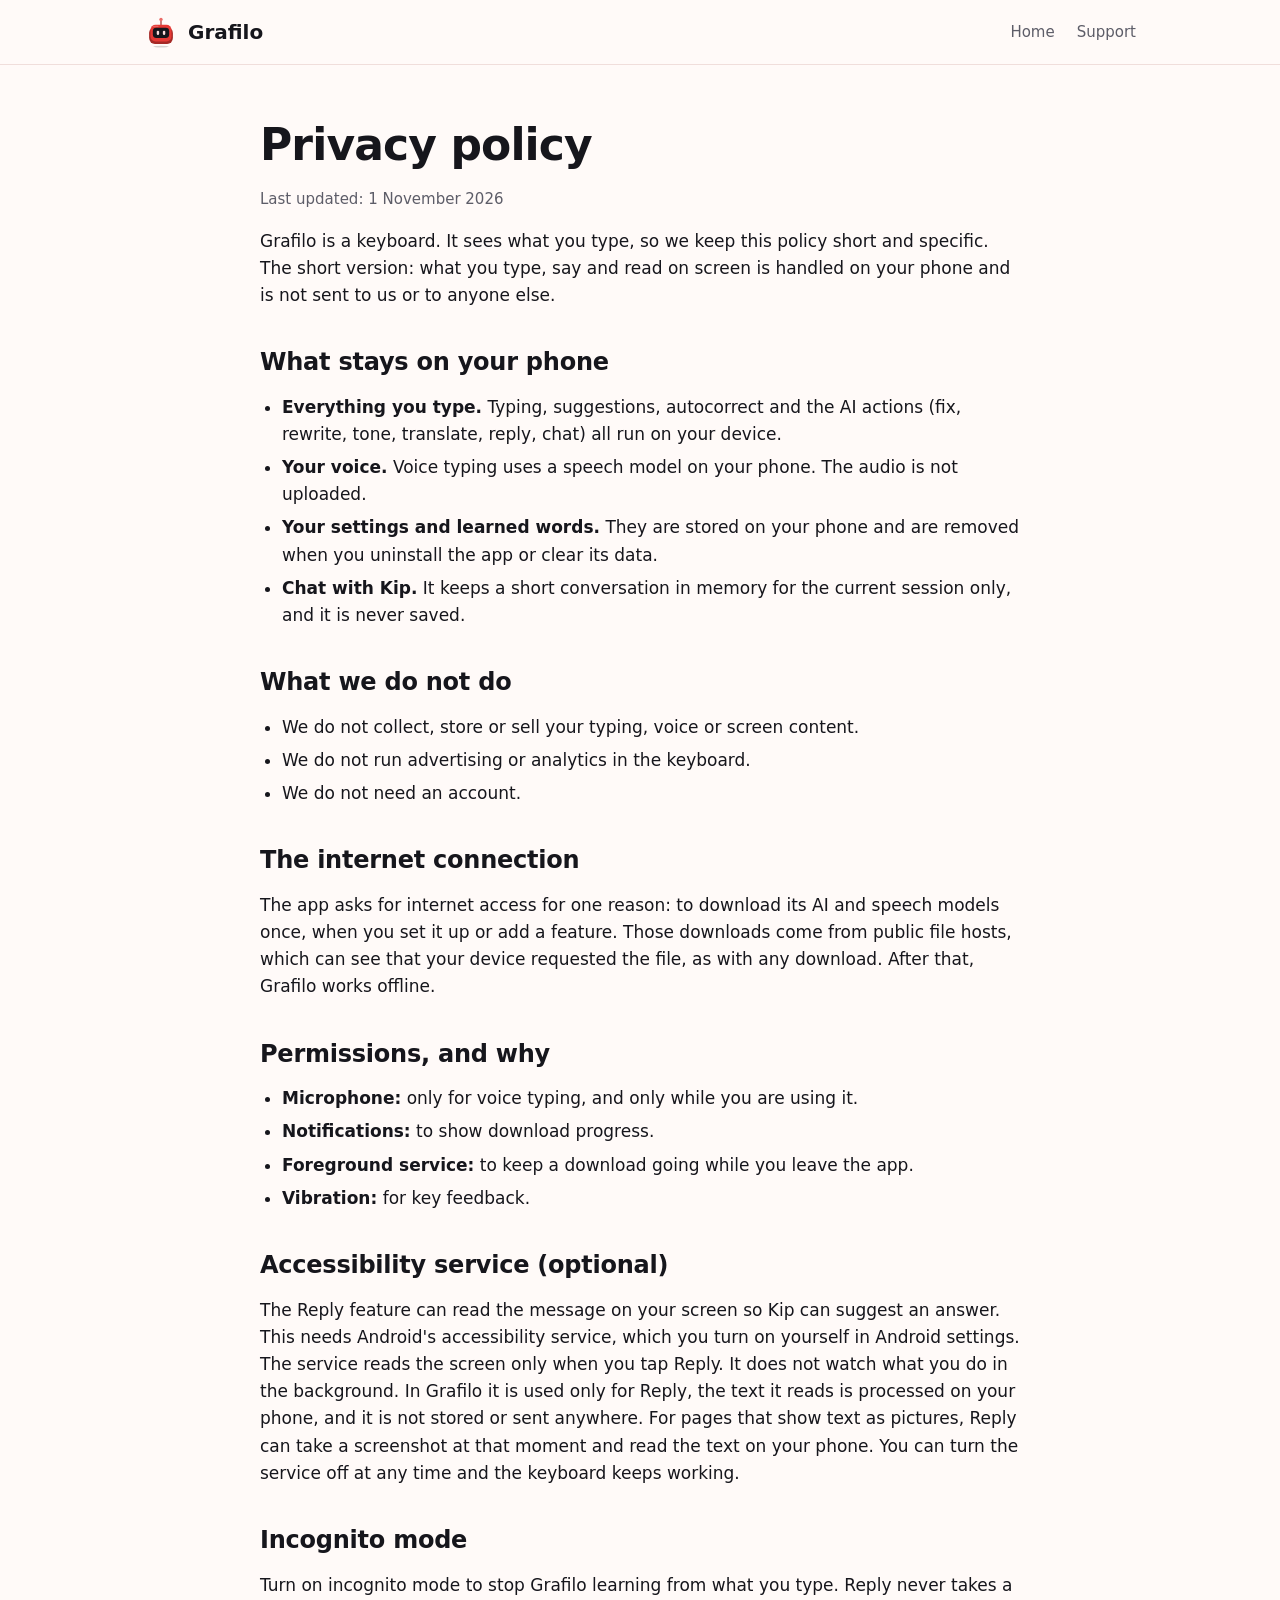
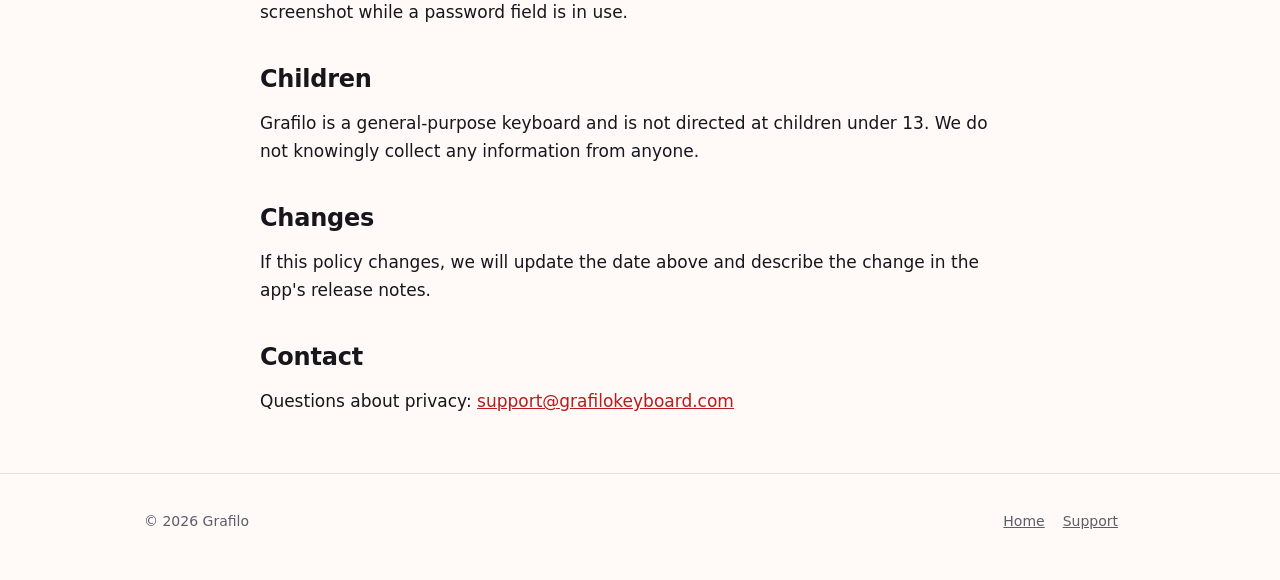
==== public/privacy.html @ b043a89c "feat: Grafilo website - Add home, privacy and support pages - Add sitemap, kip and canonical links -" ====
<!doctype html>
<html lang="en">
<head>
  <meta charset="utf-8">
  <meta name="viewport" content="width=device-width, initial-scale=1">
  <title>Privacy policy | Grafilo</title>
  <meta name="description" content="What the Grafilo keyboard uses on your phone, what it downloads, and what it never sends.">
  <link rel="canonical" href="https://grafilokeyboard.com/privacy.html">
  <link rel="icon" href="kip.svg" type="image/svg+xml">
  <link rel="stylesheet" href="style.css">
</head>
<body>
  <header class="top">
    <div class="wrap">
      <a class="brand" href="./"><img src="kip.svg" alt="" width="34" height="34">Grafilo</a>
      <nav><a href="./">Home</a><a class="keep" href="support.html">Support</a></nav>
    </div>
  </header>

  <main class="wrap doc">
    <h1>Privacy policy</h1>
    <p class="updated">Last updated: 1 November 2026</p>

    <p>Grafilo is a keyboard. It sees what you type, so we keep this policy short and specific. The short version: what you type, say and read on screen is handled on your phone and is not sent to us or to anyone else.</p>

    <h2>What stays on your phone</h2>
    <ul>
      <li><strong>Everything you type.</strong> Typing, suggestions, autocorrect and the AI actions (fix, rewrite, tone, translate, reply, chat) all run on your device.</li>
      <li><strong>Your voice.</strong> Voice typing uses a speech model on your phone. The audio is not uploaded.</li>
      <li><strong>Your settings and learned words.</strong> They are stored on your phone and are removed when you uninstall the app or clear its data.</li>
      <li><strong>Chat with Kip.</strong> It keeps a short conversation in memory for the current session only, and it is never saved.</li>
    </ul>

    <h2>What we do not do</h2>
    <ul>
      <li>We do not collect, store or sell your typing, voice or screen content.</li>
      <li>We do not run advertising or analytics in the keyboard.</li>
      <li>We do not need an account.</li>
    </ul>

    <h2>The internet connection</h2>
    <p>The app asks for internet access for one reason: to download its AI and speech models once, when you set it up or add a feature. Those downloads come from public file hosts, which can see that your device requested the file, as with any download. After that, Grafilo works offline.</p>

    <h2>Permissions, and why</h2>
    <ul>
      <li><strong>Microphone:</strong> only for voice typing, and only while you are using it.</li>
      <li><strong>Notifications:</strong> to show download progress.</li>
      <li><strong>Foreground service:</strong> to keep a download going while you leave the app.</li>
      <li><strong>Vibration:</strong> for key feedback.</li>
    </ul>

    <h2>Accessibility service (optional)</h2>
    <p>The Reply feature can read the message on your screen so Kip can suggest an answer. This needs Android's accessibility service, which you turn on yourself in Android settings. The service reads the screen only when you tap Reply. It does not watch what you do in the background. In Grafilo it is used only for Reply, the text it reads is processed on your phone, and it is not stored or sent anywhere. For pages that show text as pictures, Reply can take a screenshot at that moment and read the text on your phone. You can turn the service off at any time and the keyboard keeps working.</p>

    <h2>Incognito mode</h2>
    <p>Turn on incognito mode to stop Grafilo learning from what you type. Reply never takes a screenshot while a password field is in use.</p>

    <h2>Children</h2>
    <p>Grafilo is a general-purpose keyboard and is not directed at children under 13. We do not knowingly collect any information from anyone.</p>

    <h2>Changes</h2>
    <p>If this policy changes, we will update the date above and describe the change in the app's release notes.</p>

    <h2>Contact</h2>
    <p>Questions about privacy: <a href="mailto:support@grafilokeyboard.com">support@grafilokeyboard.com</a></p>
  </main>

  <footer>
    <div class="wrap">
      <div>&copy; 2026 Grafilo</div>
      <div><a href="./">Home</a><a href="support.html">Support</a></div>
    </div>
  </footer>
</body>
</html>
---- public/style.css ----
:root {
  --red: #e53935;
  --red-dark: #b71c1c;
  --ink: #16161c;
  --muted: #5d5d68;
  --paper: #fffaf8;
  --card: #ffffff;
  --line: #f0dedb;
  --blush: #ffe9e6;
  --radius: 20px;
}

* { box-sizing: border-box; }

html { scroll-behavior: smooth; }

body {
  margin: 0;
  font: 17px/1.6 system-ui, -apple-system, "Segoe UI", Roboto, sans-serif;
  color: var(--ink);
  background: var(--paper);
}

a { color: var(--red-dark); }

.wrap { max-width: 1040px; margin: 0 auto; padding: 0 24px; }

header.top {
  position: sticky;
  top: 0;
  z-index: 10;
  background: rgba(255, 250, 248, 0.92);
  backdrop-filter: blur(10px);
  border-bottom: 1px solid var(--line);
}

header.top .wrap {
  display: flex;
  align-items: center;
  justify-content: space-between;
  height: 64px;
}

.brand {
  display: flex;
  align-items: center;
  gap: 10px;
  font-weight: 700;
  font-size: 20px;
  color: var(--ink);
  text-decoration: none;
}

.brand svg { width: 34px; height: 34px; }

nav a {
  margin-left: 22px;
  color: var(--muted);
  text-decoration: none;
  font-size: 15px;
}

nav a:hover { color: var(--red-dark); }

.hero { padding: 72px 0 56px; }

.hero .wrap {
  display: grid;
  grid-template-columns: 1.15fr 0.85fr;
  gap: 48px;
  align-items: center;
}

h1 {
  font-size: clamp(36px, 5.4vw, 58px);
  line-height: 1.08;
  margin: 0 0 18px;
  letter-spacing: -0.02em;
}

h1 em { font-style: normal; color: var(--red); }

.lead { font-size: 20px; color: var(--muted); margin: 0 0 28px; max-width: 34em; }

.button {
  display: inline-block;
  padding: 14px 26px;
  border-radius: 999px;
  background: var(--red);
  color: #fff;
  font-weight: 600;
  text-decoration: none;
}

.button.soft {
  background: var(--blush);
  color: var(--red-dark);
  margin-left: 10px;
}

.note { font-size: 14px; color: var(--muted); margin-top: 14px; }

.kip-stage {
  display: grid;
  place-items: center;
  aspect-ratio: 1;
  max-width: 380px;
  margin-left: auto;
  border-radius: 50%;
  background: radial-gradient(circle at 35% 30%, #fff 0%, var(--blush) 70%);
}

.kip-stage img { width: 62%; height: auto; animation: bob 4s ease-in-out infinite; }

@keyframes bob {
  0%, 100% { transform: translateY(0); }
  50% { transform: translateY(-10px); }
}

@media (prefers-reduced-motion: reduce) {
  .kip-stage img { animation: none; }
  html { scroll-behavior: auto; }
}

section { padding: 56px 0; }

section.alt { background: #fff3f1; }

h2 {
  font-size: clamp(26px, 3.4vw, 36px);
  line-height: 1.15;
  margin: 0 0 12px;
  letter-spacing: -0.01em;
}

.sub { color: var(--muted); max-width: 40em; margin: 0 0 36px; }

.grid {
  display: grid;
  grid-template-columns: repeat(auto-fit, minmax(240px, 1fr));
  gap: 18px;
}

.card {
  background: var(--card);
  border: 1px solid var(--line);
  border-radius: var(--radius);
  padding: 24px;
}

.card h3 { margin: 0 0 6px; font-size: 18px; }
.card p { margin: 0; color: var(--muted); font-size: 16px; }

.steps { counter-reset: step; display: grid; gap: 14px; padding: 0; list-style: none; max-width: 40em; }

.steps li {
  counter-increment: step;
  position: relative;
  padding-left: 52px;
}

.steps li::before {
  content: counter(step);
  position: absolute;
  left: 0;
  top: 0;
  width: 36px;
  height: 36px;
  display: grid;
  place-items: center;
  border-radius: 50%;
  background: var(--red);
  color: #fff;
  font-weight: 700;
}

.promise {
  display: grid;
  grid-template-columns: repeat(auto-fit, minmax(220px, 1fr));
  gap: 18px;
  margin-top: 8px;
}

.promise div {
  border-left: 4px solid var(--red);
  padding: 4px 0 4px 16px;
}

.promise strong { display: block; }
.promise span { color: var(--muted); font-size: 16px; }

footer { padding: 36px 0 48px; color: var(--muted); font-size: 14px; border-top: 1px solid var(--line); }
footer .wrap { display: flex; flex-wrap: wrap; gap: 12px 28px; justify-content: space-between; }
footer a { color: var(--muted); margin-right: 18px; }

/* Text pages */
.doc { padding-top: 56px; padding-bottom: 40px; max-width: 808px; }
.doc h1 { font-size: clamp(30px, 4.4vw, 44px); }
.doc h2 { font-size: 24px; margin-top: 40px; }
.doc ul { padding-left: 22px; }
.doc li { margin-bottom: 6px; }
.updated { color: var(--muted); font-size: 15px; }

details { background: var(--card); border: 1px solid var(--line); border-radius: 14px; padding: 14px 18px; margin-bottom: 10px; }
summary { cursor: pointer; font-weight: 600; }
details p { margin: 10px 0 0; color: var(--muted); }

@media (max-width: 760px) {
  .hero { padding-top: 40px; }
  .hero .wrap { grid-template-columns: 1fr; }
  .kip-stage { margin: 0 auto; max-width: 260px; order: -1; }
  nav a:not(.keep) { display: none; }
  .button.soft { margin: 10px 0 0; }
}
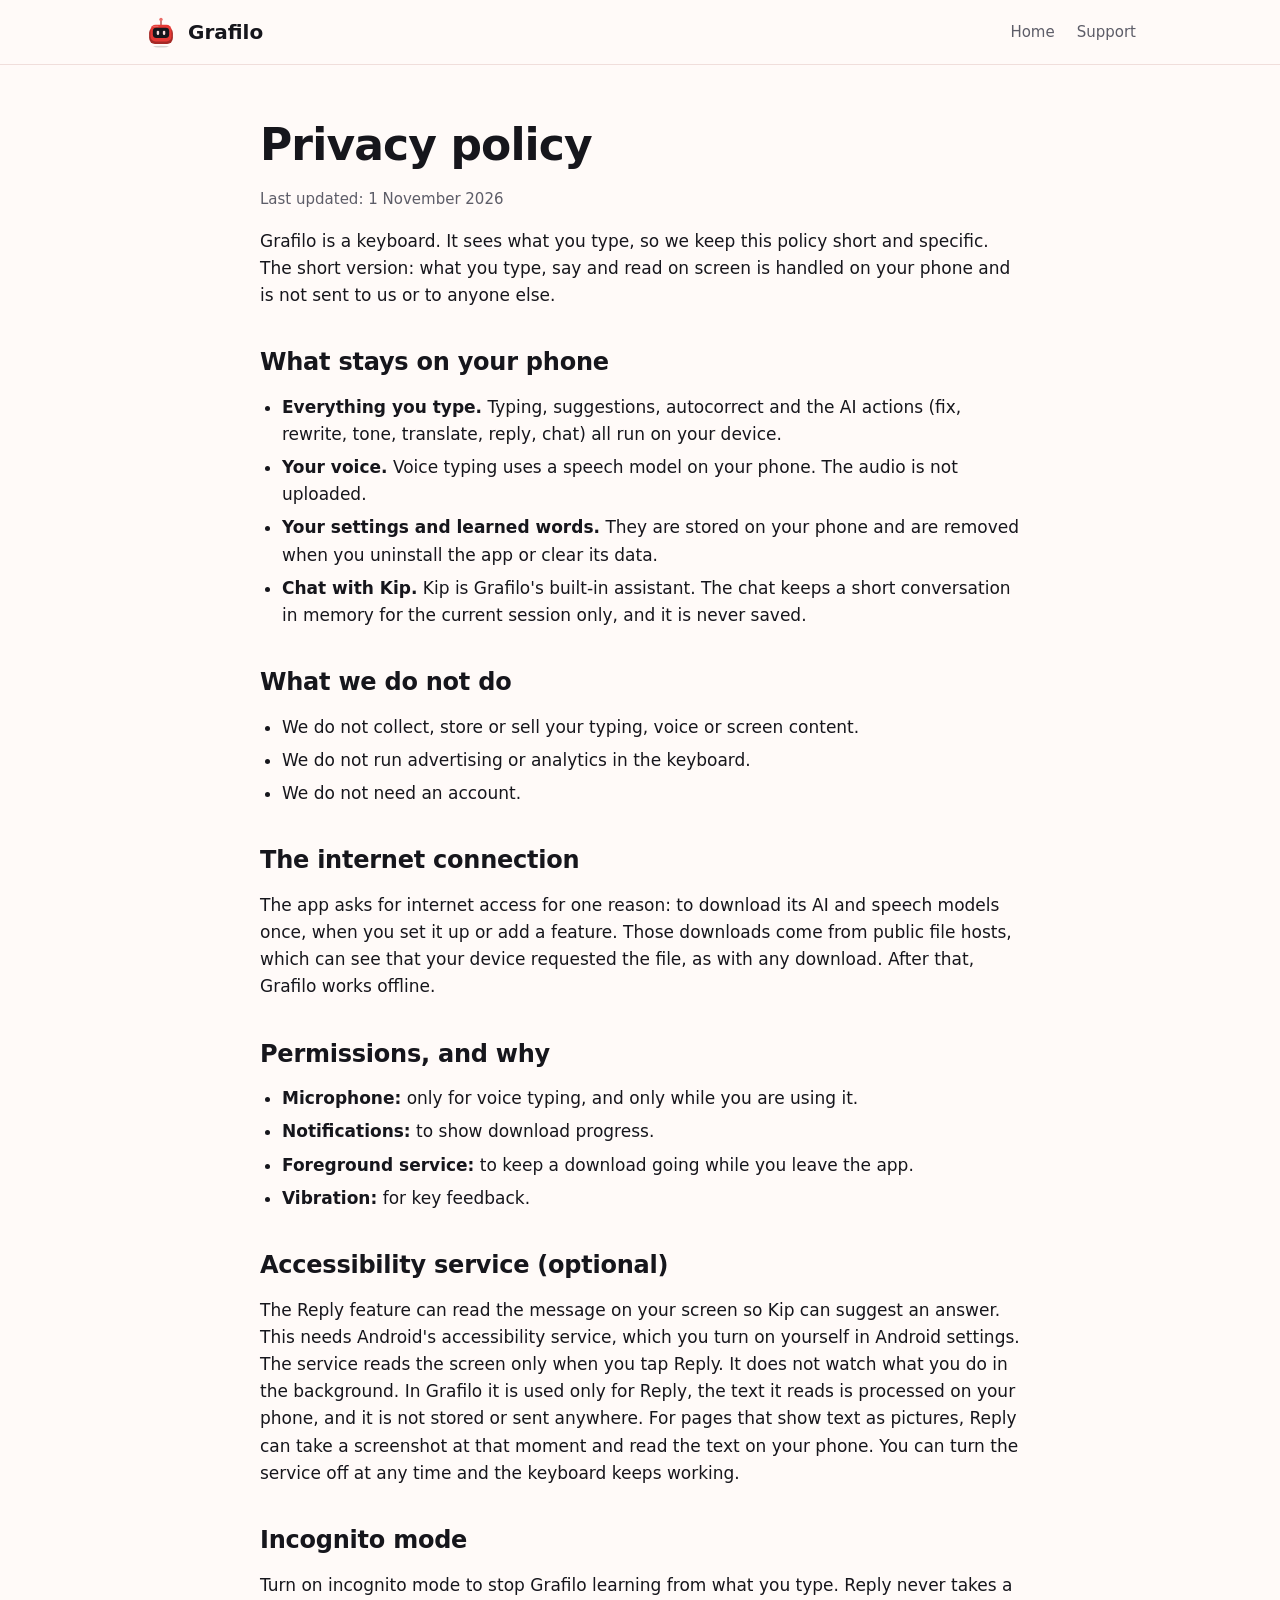
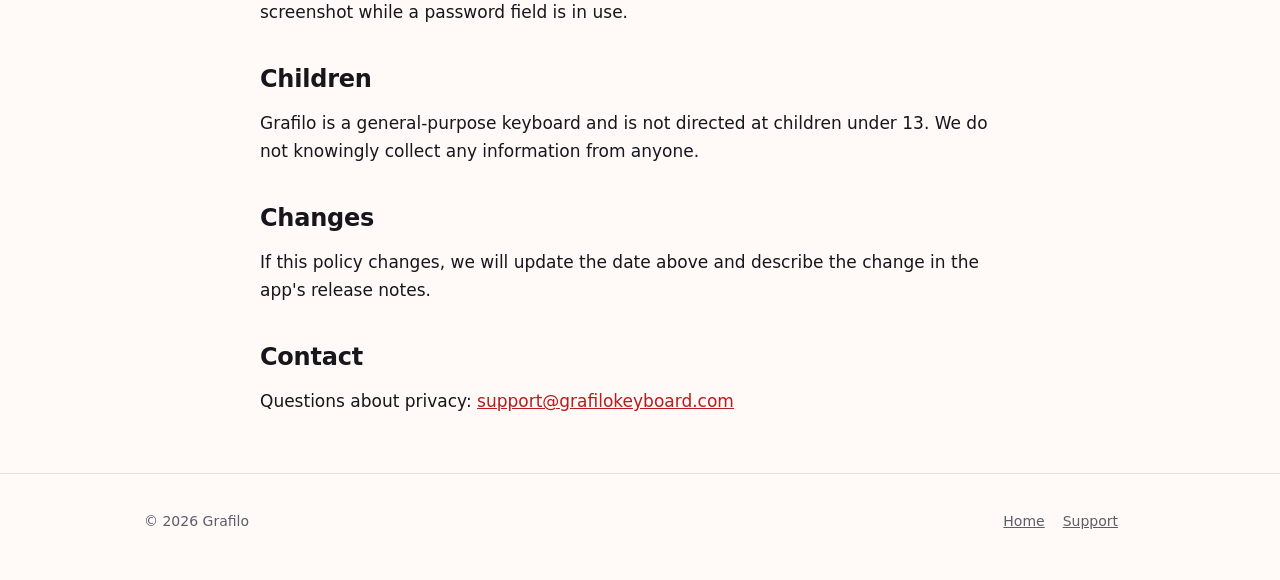
==== commit 184883bd: "feat: richer home page with live demos - Add AI bar demo and theme playground - Add Kip and keyboard" ====
--- a/public/privacy.html
+++ b/public/privacy.html
@@ -28,7 +28,7 @@
       <li><strong>Everything you type.</strong> Typing, suggestions, autocorrect and the AI actions (fix, rewrite, tone, translate, reply, chat) all run on your device.</li>
       <li><strong>Your voice.</strong> Voice typing uses a speech model on your phone. The audio is not uploaded.</li>
       <li><strong>Your settings and learned words.</strong> They are stored on your phone and are removed when you uninstall the app or clear its data.</li>
-      <li><strong>Chat with Kip.</strong> It keeps a short conversation in memory for the current session only, and it is never saved.</li>
+      <li><strong>Chat with Kip.</strong> Kip is Grafilo's built-in assistant. The chat keeps a short conversation in memory for the current session only, and it is never saved.</li>
     </ul>
 
     <h2>What we do not do</h2>
--- a/public/style.css
+++ b/public/style.css
@@ -212,3 +212,158 @@
   nav a:not(.keep) { display: none; }
   .button.soft { margin: 10px 0 0; }
 }
+
+/* Home page additions */
+.eyebrow { margin: 0 0 12px; color: var(--red-dark); font-weight: 600; font-size: 15px; letter-spacing: 0.02em; }
+
+.phone {
+  background: #fff;
+  border: 1px solid var(--line);
+  border-radius: 28px;
+  padding: 14px;
+  box-shadow: 0 18px 50px rgba(183, 28, 28, 0.12);
+  max-width: 420px;
+  margin-left: auto;
+  width: 100%;
+}
+
+.demo-tabs { display: flex; gap: 6px; margin-bottom: 12px; }
+
+.demo-tabs button {
+  flex: 1;
+  border: 0;
+  border-radius: 10px;
+  padding: 8px 0;
+  font: 600 13px/1 inherit;
+  background: #f4ebe9;
+  color: var(--muted);
+  cursor: pointer;
+}
+
+.demo-tabs button[aria-selected="true"] { background: var(--red); color: #fff; }
+
+.screen { display: grid; gap: 10px; }
+
+.says { font-weight: 600; text-align: center; min-height: 1.6em; }
+
+.panel { display: grid; gap: 10px; align-content: start; min-height: 330px; }
+.panel[hidden] { display: none; }
+
+.tcard {
+  display: grid;
+  gap: 4px;
+  min-height: 72px;
+  padding: 12px;
+  border-radius: 14px;
+  background: #f8f2f0;
+  font-size: 15px;
+  line-height: 1.4;
+}
+
+.tcard.accent { background: var(--blush); color: #5a0f0d; }
+.tcard .label { font-size: 12px; opacity: 0.7; }
+.tcard .txt.sel { background: rgba(229, 57, 53, 0.25); border-radius: 4px; justify-self: start; }
+
+.reveal { opacity: 0; transform: translateY(6px); transition: opacity 0.35s, transform 0.35s; }
+.reveal.on { opacity: 1; transform: none; }
+
+.aibar {
+  display: flex;
+  align-items: center;
+  justify-content: space-around;
+  background: #f4ebe9;
+  border-radius: 18px;
+  padding: 8px 4px;
+}
+
+.bi { display: grid; justify-items: center; gap: 2px; font-size: 9px; color: var(--muted); transition: transform 0.25s; }
+
+.bi i {
+  font-style: normal;
+  display: grid;
+  place-items: center;
+  width: 34px;
+  height: 34px;
+  border-radius: 50%;
+  font-size: 16px;
+  transition: background 0.25s, color 0.25s;
+}
+
+.bi.lit { transform: scale(1.12); }
+.bi.lit i { background: var(--red); color: #fff; }
+
+#kip-bar.think { animation: wiggle 0.5s ease-in-out infinite; }
+@keyframes wiggle { 0%, 100% { transform: rotate(-6deg); } 50% { transform: rotate(6deg); } }
+
+.chips { display: flex; justify-content: center; flex-wrap: wrap; gap: 6px; min-height: 30px; }
+.chips span { padding: 6px 10px; border-radius: 10px; background: #f4ebe9; color: var(--muted); font-size: 13px; font-weight: 500; transition: background 0.25s, color 0.25s; }
+.chips span.pick { background: var(--red); color: #fff; }
+
+.mic { position: relative; width: 72px; height: 72px; margin: 6px auto 0; border-radius: 50%; background: #eadfdd; color: #7a6b69; display: grid; place-items: center; transition: background 0.3s, color 0.3s; }
+.mic svg { position: relative; }
+.mic span { position: absolute; inset: 0; border-radius: 50%; background: var(--red); opacity: 0; }
+.mic.live { background: var(--red); color: #fff; }
+.mic.live span { animation: ring 1.5s linear infinite; }
+@keyframes ring { 0% { transform: scale(1); opacity: 0.35; } 100% { transform: scale(1.5); opacity: 0; } }
+.mic-label { text-align: center; color: var(--red-dark); font-weight: 600; font-size: 14px; }
+
+.demo-note { margin: 0; text-align: center; color: var(--muted); font-size: 14px; line-height: 1.4; min-height: 3em; }
+
+.split { display: grid; grid-template-columns: 1fr 1fr; gap: 48px; align-items: center; }
+
+.ticks { list-style: none; padding: 0; margin: 0; display: grid; gap: 12px; }
+.ticks li { padding-left: 28px; position: relative; }
+.ticks li::before { content: "✓"; position: absolute; left: 0; color: var(--red); font-weight: 700; }
+
+.playground { background: #fff; border: 1px solid var(--line); border-radius: 24px; padding: 14px; }
+
+.kb { background: var(--kb-bg, #fdecea); border-radius: 16px; padding: 12px; font-family: var(--kb-font, system-ui); transition: background 0.25s; }
+.kb-text { color: var(--kb-ink, #1b1b1f); font-size: 15px; padding: 4px 6px 12px; min-height: 2.6em; }
+.caret { display: inline-block; width: 2px; height: 1em; background: var(--kb-acc, #e53935); margin-left: 2px; vertical-align: -2px; animation: blink 1s steps(2) infinite; }
+@keyframes blink { 50% { opacity: 0; } }
+
+.kb-rows { display: grid; gap: 6px; }
+.kb-row { display: flex; justify-content: center; gap: 4px; }
+.key {
+  flex: 1 1 0;
+  max-width: 34px;
+  height: 38px;
+  display: grid;
+  place-items: center;
+  background: var(--kb-key, #fff);
+  color: var(--kb-ink, #1b1b1f);
+  border-radius: var(--kb-radius, 8px);
+  box-shadow: var(--kb-shadow, 0 1.5px 0 rgba(0,0,0,0.28));
+  font-size: 15px;
+  transition: background 0.25s, border-radius 0.2s;
+}
+.key.fn { background: var(--kb-fn, #f4d4d1); max-width: 46px; }
+.key.wide { max-width: 52px; font-size: 12px; }
+.key.space { flex: 5 1 0; max-width: none; font-size: 12px; opacity: 0.8; }
+.key.enter { background: var(--kb-acc, #e53935); color: var(--kb-acc-ink, #fff); max-width: 52px; }
+.r1 { padding: 0 4%; }
+
+.controls { display: grid; gap: 12px; margin-top: 14px; }
+.ctl { display: flex; align-items: center; gap: 12px; flex-wrap: wrap; }
+.ctl > span, .ctl > label { width: 64px; font-size: 14px; color: var(--muted); }
+.swatches { display: flex; flex-wrap: wrap; gap: 8px; }
+.sw { width: 26px; height: 26px; border-radius: 50%; border: 2px solid #fff; box-shadow: 0 0 0 1px var(--line); cursor: pointer; padding: 0; position: relative; overflow: hidden; }
+.sw[aria-pressed="true"] { box-shadow: 0 0 0 2px var(--ink); }
+.sw.custom { background: conic-gradient(#e53935, #ffb300, #4caf50, #2962ff, #7e57c2, #e53935); }
+.sw.custom input { position: absolute; inset: -6px; opacity: 0; cursor: pointer; width: 40px; height: 40px; }
+.seg { display: inline-flex; background: #f4ebe9; border-radius: 10px; padding: 3px; }
+.seg button { border: 0; background: transparent; padding: 6px 12px; border-radius: 8px; font: 500 13px/1 inherit; color: var(--muted); cursor: pointer; }
+.seg button[aria-pressed="true"] { background: #fff; color: var(--ink); box-shadow: 0 1px 2px rgba(0,0,0,0.12); }
+input[type="range"] { accent-color: var(--red); flex: 1; min-width: 120px; }
+
+.kips { display: grid; grid-template-columns: repeat(3, 1fr); gap: 10px; }
+.kips figure { min-width: 0; margin: 0; text-align: center; background: #fff; border: 1px solid var(--line); border-radius: 20px; padding: 14px 12px 8px; }
+.kips img { width: 100%; max-width: 96px; height: auto; }
+.kips figcaption { color: var(--muted); font-size: 14px; }
+
+.grid.small { grid-template-columns: repeat(auto-fit, minmax(210px, 1fr)); }
+
+@media (max-width: 860px) {
+  .split { grid-template-columns: 1fr; gap: 28px; }
+  .phone { margin: 0 auto; }
+}
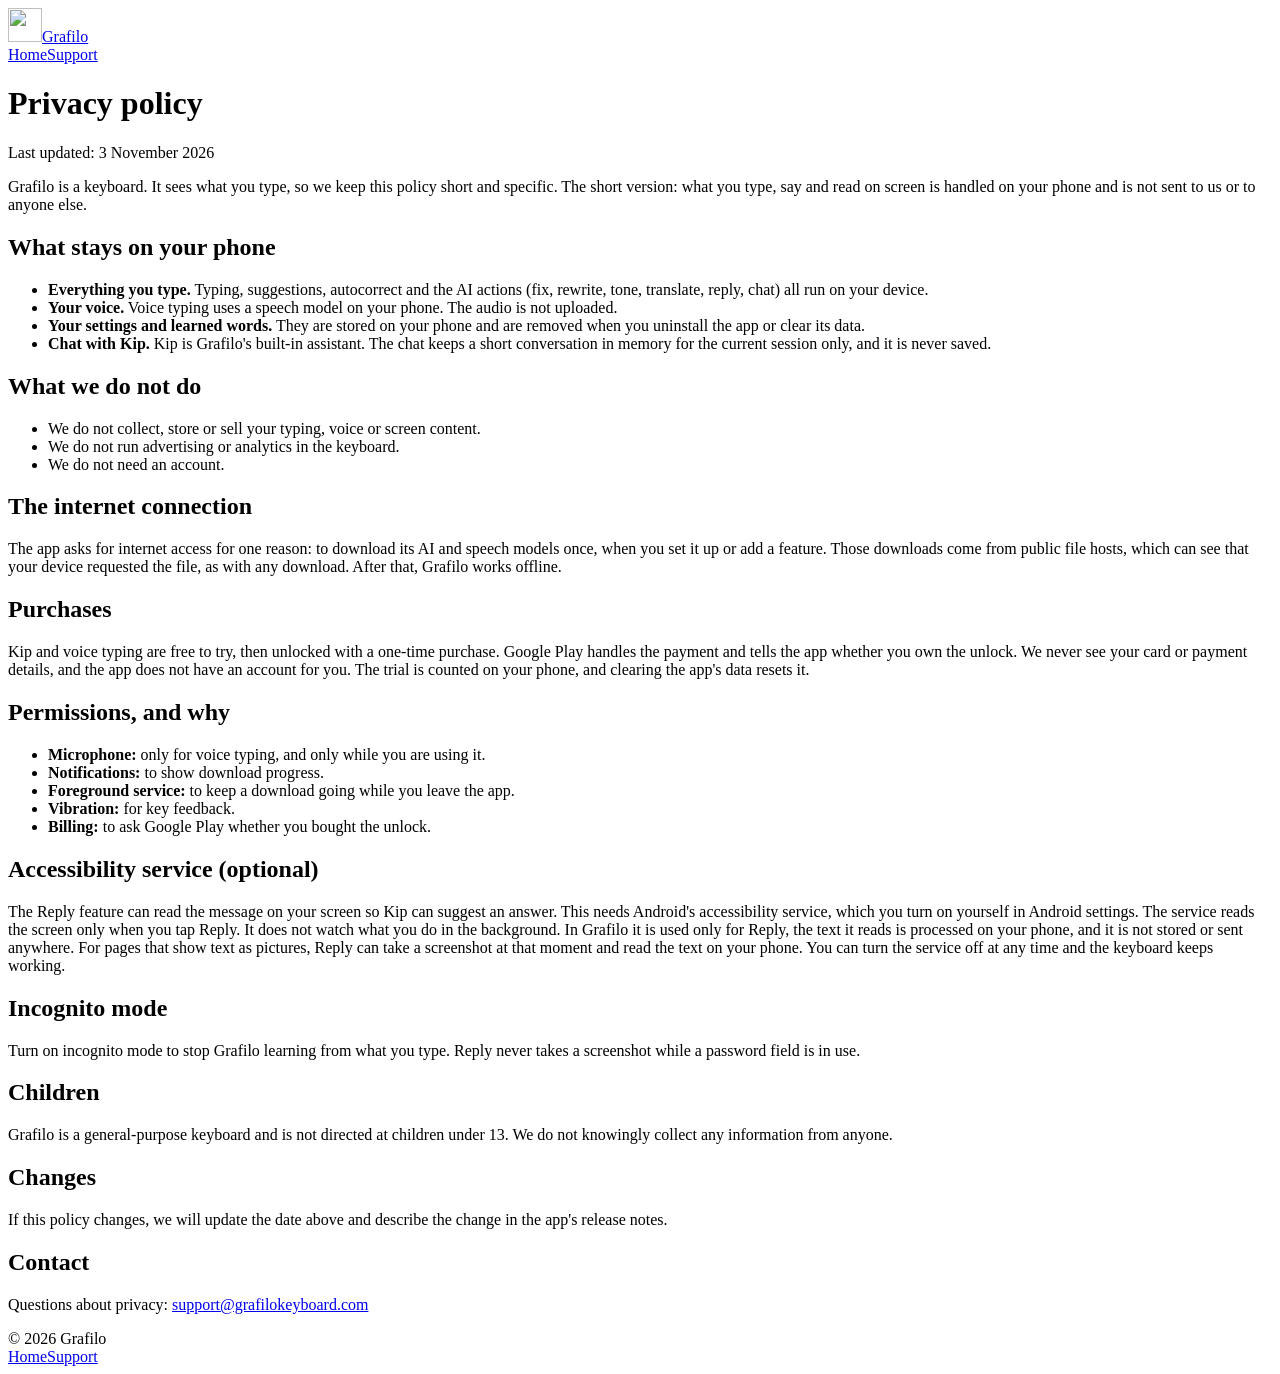
==== commit 7f2658c0: "feat(site): languages band, clean links, trial FAQ, purchases in privacy - Add 12 languages section " ====
--- a/public/privacy.html
+++ b/public/privacy.html
@@ -5,21 +5,21 @@
   <meta name="viewport" content="width=device-width, initial-scale=1">
   <title>Privacy policy | Grafilo</title>
   <meta name="description" content="What the Grafilo keyboard uses on your phone, what it downloads, and what it never sends.">
-  <link rel="canonical" href="https://grafilokeyboard.com/privacy.html">
-  <link rel="icon" href="kip.svg" type="image/svg+xml">
-  <link rel="stylesheet" href="style.css">
+  <link rel="canonical" href="https://grafilokeyboard.com/privacy">
+  <link rel="icon" href="/kip.svg" type="image/svg+xml">
+  <link rel="stylesheet" href="/style.css">
 </head>
 <body>
   <header class="top">
     <div class="wrap">
-      <a class="brand" href="./"><img src="kip.svg" alt="" width="34" height="34">Grafilo</a>
-      <nav><a href="./">Home</a><a class="keep" href="support.html">Support</a></nav>
+      <a class="brand" href="/"><img src="/kip.svg" alt="" width="34" height="34">Grafilo</a>
+      <nav><a href="/">Home</a><a class="keep" href="/support">Support</a></nav>
     </div>
   </header>
 
   <main class="wrap doc">
     <h1>Privacy policy</h1>
-    <p class="updated">Last updated: 1 November 2026</p>
+    <p class="updated">Last updated: 3 November 2026</p>
 
     <p>Grafilo is a keyboard. It sees what you type, so we keep this policy short and specific. The short version: what you type, say and read on screen is handled on your phone and is not sent to us or to anyone else.</p>
 
@@ -41,12 +41,16 @@
     <h2>The internet connection</h2>
     <p>The app asks for internet access for one reason: to download its AI and speech models once, when you set it up or add a feature. Those downloads come from public file hosts, which can see that your device requested the file, as with any download. After that, Grafilo works offline.</p>
 
+    <h2>Purchases</h2>
+    <p>Kip and voice typing are free to try, then unlocked with a one-time purchase. Google Play handles the payment and tells the app whether you own the unlock. We never see your card or payment details, and the app does not have an account for you. The trial is counted on your phone, and clearing the app's data resets it.</p>
+
     <h2>Permissions, and why</h2>
     <ul>
       <li><strong>Microphone:</strong> only for voice typing, and only while you are using it.</li>
       <li><strong>Notifications:</strong> to show download progress.</li>
       <li><strong>Foreground service:</strong> to keep a download going while you leave the app.</li>
       <li><strong>Vibration:</strong> for key feedback.</li>
+      <li><strong>Billing:</strong> to ask Google Play whether you bought the unlock.</li>
     </ul>
 
     <h2>Accessibility service (optional)</h2>
@@ -68,7 +72,7 @@
   <footer>
     <div class="wrap">
       <div>&copy; 2026 Grafilo</div>
-      <div><a href="./">Home</a><a href="support.html">Support</a></div>
+      <div><a href="/">Home</a><a href="/support">Support</a></div>
     </div>
   </footer>
 </body>
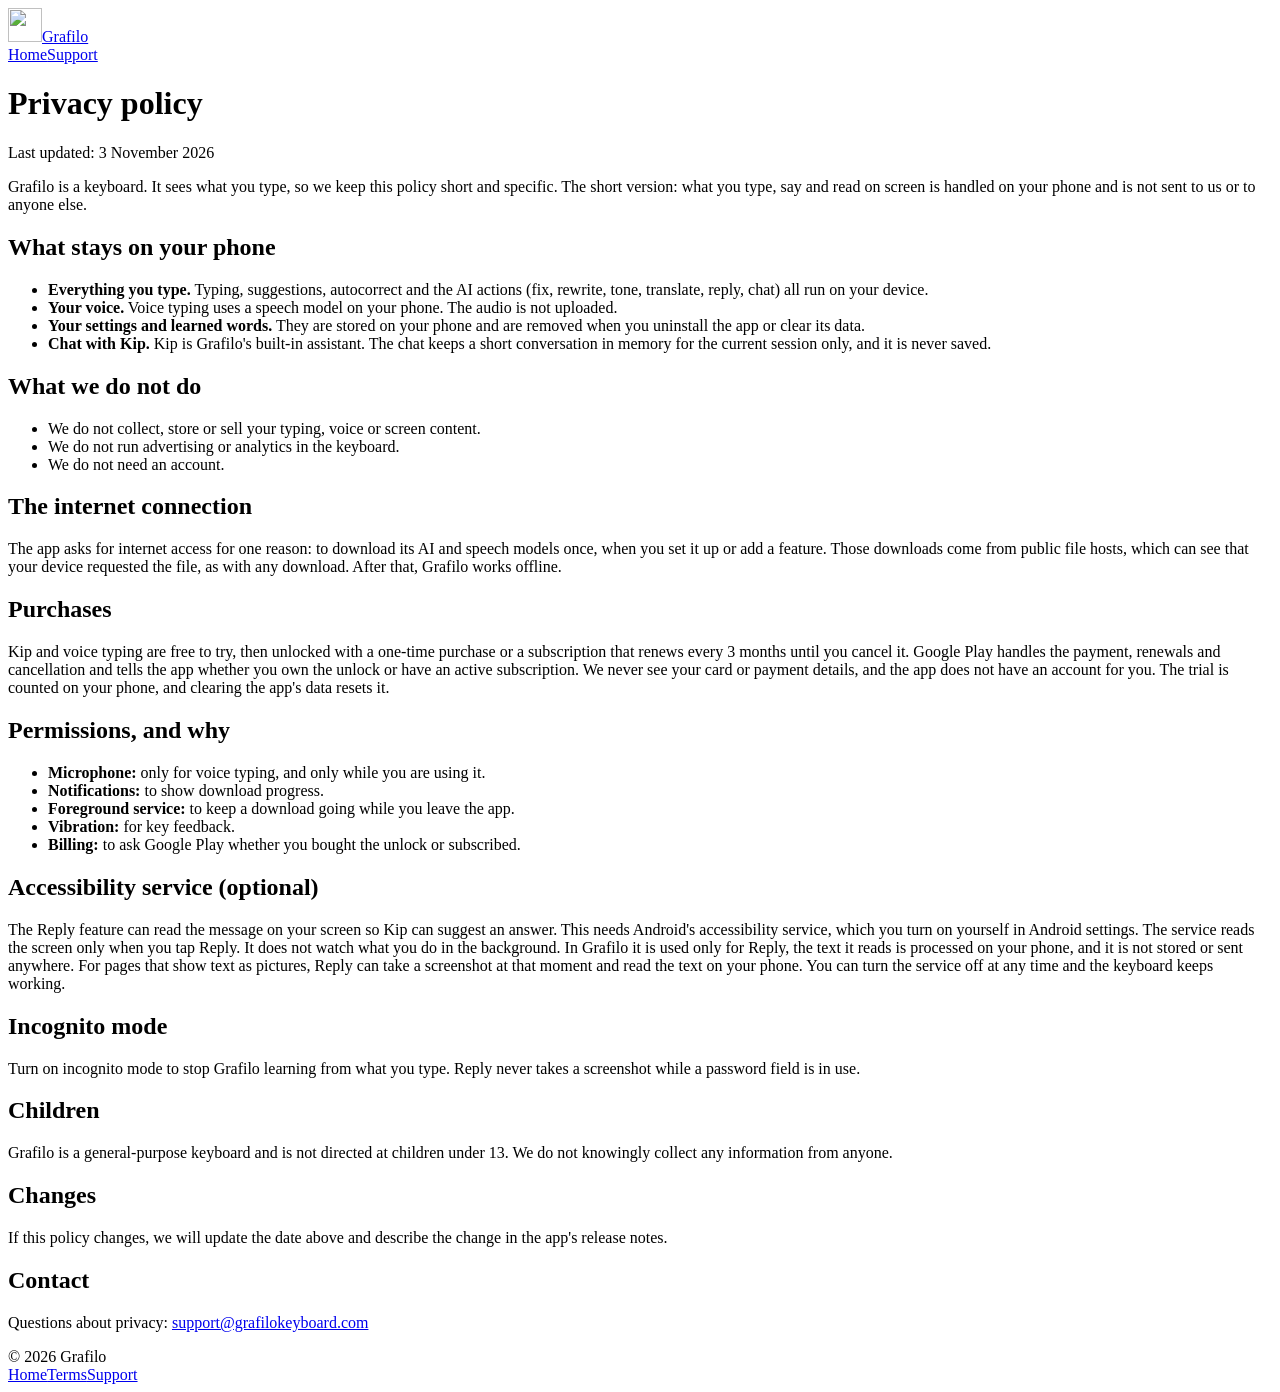
==== commit e34752d2: "feat(site): terms of use and subscription wording - Add terms page with footer links and sitemap ent" ====
--- a/public/privacy.html
+++ b/public/privacy.html
@@ -6,7 +6,10 @@
   <title>Privacy policy | Grafilo</title>
   <meta name="description" content="What the Grafilo keyboard uses on your phone, what it downloads, and what it never sends.">
   <link rel="canonical" href="https://grafilokeyboard.com/privacy">
-  <link rel="icon" href="/kip.svg" type="image/svg+xml">
+  <link rel="icon" href="/favicon.svg" type="image/svg+xml">
+  <link rel="icon" href="/favicon-32.png" sizes="32x32" type="image/png">
+  <link rel="apple-touch-icon" href="/apple-touch-icon.png">
+  <link rel="manifest" href="/site.webmanifest">
   <link rel="stylesheet" href="/style.css">
 </head>
 <body>
@@ -42,7 +45,7 @@
     <p>The app asks for internet access for one reason: to download its AI and speech models once, when you set it up or add a feature. Those downloads come from public file hosts, which can see that your device requested the file, as with any download. After that, Grafilo works offline.</p>
 
     <h2>Purchases</h2>
-    <p>Kip and voice typing are free to try, then unlocked with a one-time purchase. Google Play handles the payment and tells the app whether you own the unlock. We never see your card or payment details, and the app does not have an account for you. The trial is counted on your phone, and clearing the app's data resets it.</p>
+    <p>Kip and voice typing are free to try, then unlocked with a one-time purchase or a subscription that renews every 3 months until you cancel it. Google Play handles the payment, renewals and cancellation and tells the app whether you own the unlock or have an active subscription. We never see your card or payment details, and the app does not have an account for you. The trial is counted on your phone, and clearing the app's data resets it.</p>
 
     <h2>Permissions, and why</h2>
     <ul>
@@ -50,7 +53,7 @@
       <li><strong>Notifications:</strong> to show download progress.</li>
       <li><strong>Foreground service:</strong> to keep a download going while you leave the app.</li>
       <li><strong>Vibration:</strong> for key feedback.</li>
-      <li><strong>Billing:</strong> to ask Google Play whether you bought the unlock.</li>
+      <li><strong>Billing:</strong> to ask Google Play whether you bought the unlock or subscribed.</li>
     </ul>
 
     <h2>Accessibility service (optional)</h2>
@@ -72,7 +75,7 @@
   <footer>
     <div class="wrap">
       <div>&copy; 2026 Grafilo</div>
-      <div><a href="/">Home</a><a href="/support">Support</a></div>
+      <div><a href="/">Home</a><a href="/terms">Terms</a><a href="/support">Support</a></div>
     </div>
   </footer>
 </body>
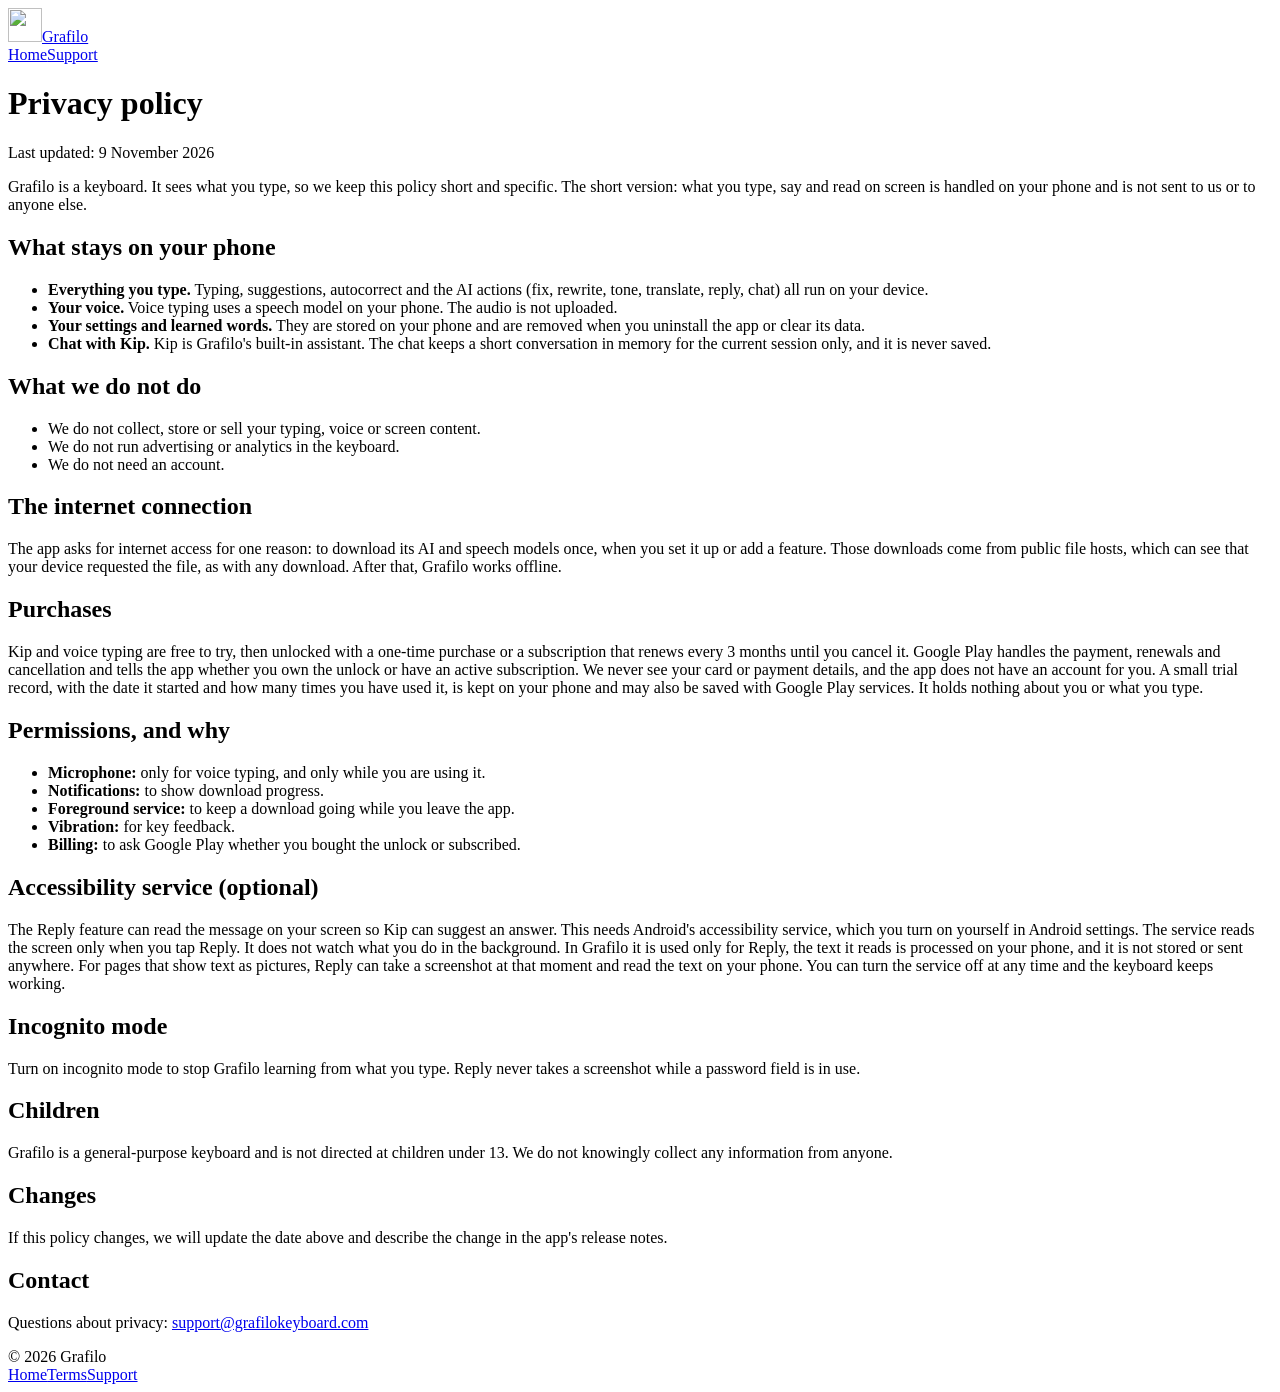
==== commit 29385a7d: "feat(policy): privacy policy update" ====
--- a/public/privacy.html
+++ b/public/privacy.html
@@ -22,7 +22,7 @@
 
   <main class="wrap doc">
     <h1>Privacy policy</h1>
-    <p class="updated">Last updated: 3 November 2026</p>
+    <p class="updated">Last updated: 9 November 2026</p>
 
     <p>Grafilo is a keyboard. It sees what you type, so we keep this policy short and specific. The short version: what you type, say and read on screen is handled on your phone and is not sent to us or to anyone else.</p>
 
@@ -45,7 +45,7 @@
     <p>The app asks for internet access for one reason: to download its AI and speech models once, when you set it up or add a feature. Those downloads come from public file hosts, which can see that your device requested the file, as with any download. After that, Grafilo works offline.</p>
 
     <h2>Purchases</h2>
-    <p>Kip and voice typing are free to try, then unlocked with a one-time purchase or a subscription that renews every 3 months until you cancel it. Google Play handles the payment, renewals and cancellation and tells the app whether you own the unlock or have an active subscription. We never see your card or payment details, and the app does not have an account for you. The trial is counted on your phone, and clearing the app's data resets it.</p>
+    <p>Kip and voice typing are free to try, then unlocked with a one-time purchase or a subscription that renews every 3 months until you cancel it. Google Play handles the payment, renewals and cancellation and tells the app whether you own the unlock or have an active subscription. We never see your card or payment details, and the app does not have an account for you. A small trial record, with the date it started and how many times you have used it, is kept on your phone and may also be saved with Google Play services. It holds nothing about you or what you type.</p>
 
     <h2>Permissions, and why</h2>
     <ul>
